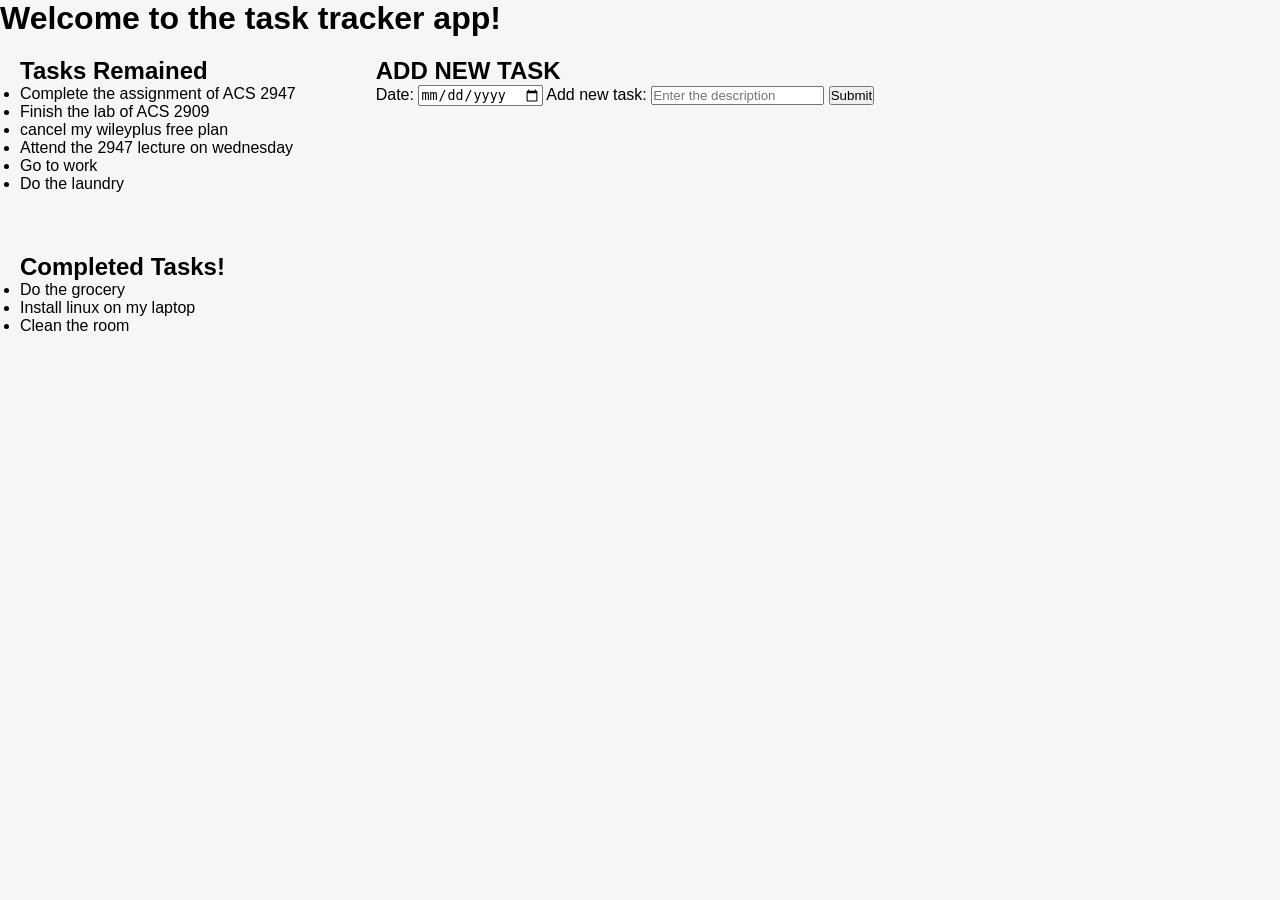
==== index.html @ d9b938ce "added a little bit of css" ====
<!DOCTYPE html>
<html lang="en">
<head>
    <meta charset="UTF-8">
    <meta name="viewport" content="width=device-width, initial-scale=1.0">
    <title>Task Tracker</title>
    <link rel="stylesheet" href="style.css">
    <script src="script.js"></script>
</head>
<body>
    <header>
        <h1>Welcome to the task tracker app!</h1>
    </header>
    <main>
        <div class="task-colums">
        <section class="remained-tasks">
        <h2>Tasks Remained</h2>
        <ul id="remaining-list">
                <li>Complete the assignment of ACS 2947</li>
                <li>Finish the lab of ACS 2909</li>
                <li>cancel my wileyplus free plan</li>
                <li>Attend the 2947 lecture on wednesday</li>
                <li>Go to work</li>
                <li>Do the laundry</li>
        </ul>
    </section>
    <section class="completed-tasks">
        <h2>Completed Tasks!</h2>
        <ul id="completed-list">
                <li>Do the grocery</li>
                <li>Install linux on my laptop</li>
                <li>Clean the room</li>   
        </ul>
        </div>
    </section>
     <aside class="new-tasks">
        <h2>ADD NEW TASK</h2>
        <form>
            <label for="date">Date: </label>
            <input id="date" type="date" name="date" placeholder="DATE">

            <label for="add_new_task">Add new task: </label>
            <input name="add_new_task" id="add_new_task" placeholder="Enter the description">

            <input type="submit" value="Submit">
        </form>
    </aside>
    </main>
   
</body>
</html>
---- style.css ----
*{
    margin: 0;
    padding: 0;
    box-sizing: border-box;
}

body{ 
    font-family: Arial, Helvetica, sans-serif;
    background-color: #f4f6f8;
    padding: 40x;
}

main{
    display: flex;
    gap: 40px;
    align-items: flex-start;
}

.task-columns{
    flex: 2;
}

.new-tasks {
    flex: 1;
}

section, 
.new-tasks{
    backgroung: white;
    padding: 20px;
    border-radius: 8px ;
}

section + section {
    margin-top: 20px;
}
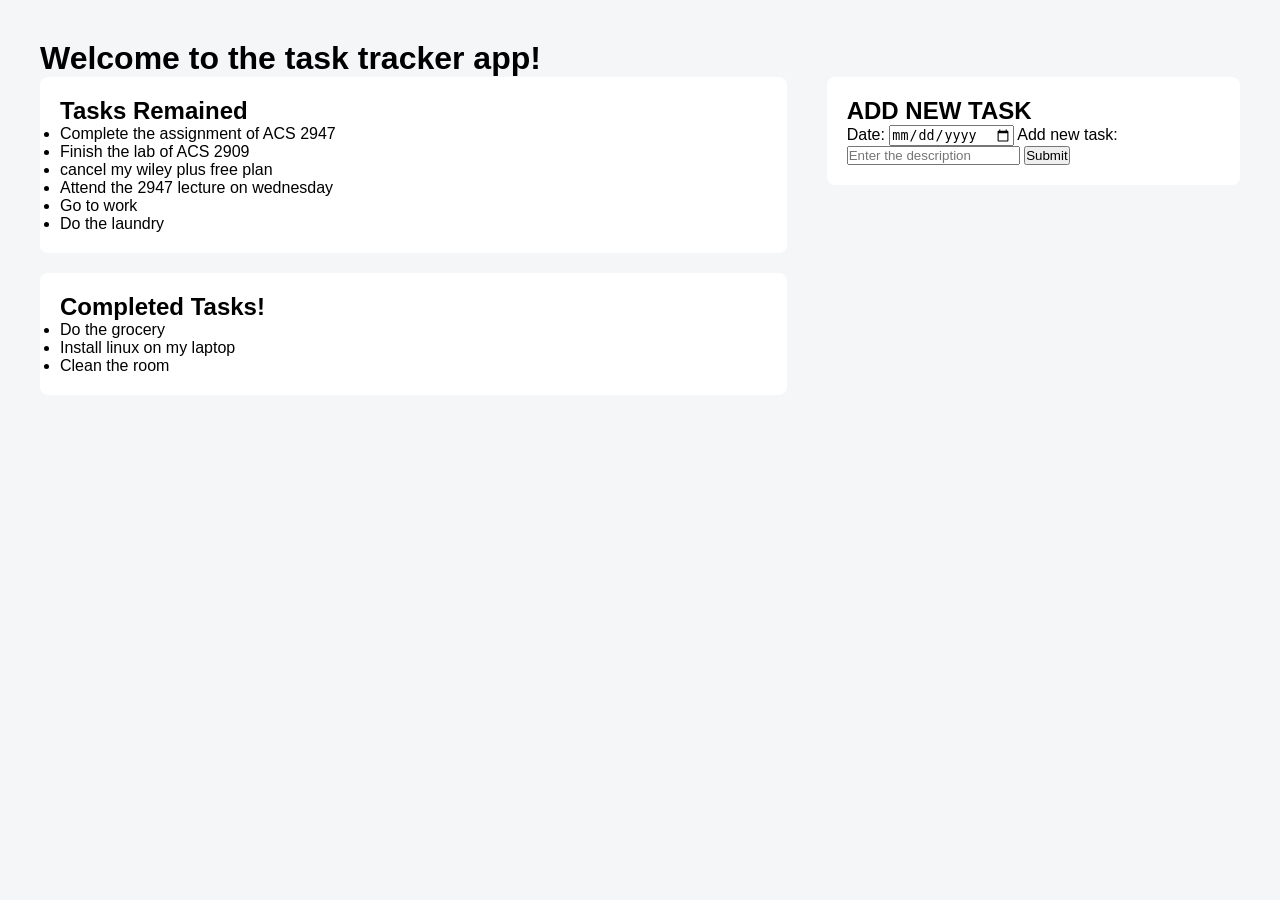
==== commit 6b32f751: "Just fixed all my typos in the code and updated and put comments in the code" ====
--- a/index.html
+++ b/index.html
@@ -5,20 +5,21 @@
     <meta name="viewport" content="width=device-width, initial-scale=1.0">
     <title>Task Tracker</title>
     <link rel="stylesheet" href="style.css">
-    <script src="script.js"></script>
+
 </head>
+   <script src="script.js"></script>
 <body>
     <header>
         <h1>Welcome to the task tracker app!</h1>
     </header>
     <main>
-        <div class="task-colums">
+        <div class="task-columns">
         <section class="remained-tasks">
         <h2>Tasks Remained</h2>
         <ul id="remaining-list">
                 <li>Complete the assignment of ACS 2947</li>
                 <li>Finish the lab of ACS 2909</li>
-                <li>cancel my wileyplus free plan</li>
+                <li>cancel my wiley plus free plan</li>
                 <li>Attend the 2947 lecture on wednesday</li>
                 <li>Go to work</li>
                 <li>Do the laundry</li>
--- a/style.css
+++ b/style.css
@@ -1,36 +1,43 @@
+/* Removes default browser spacing */
 *{
     margin: 0;
     padding: 0;
     box-sizing: border-box;
 }
 
+/* Style the page background and font */
 body{ 
     font-family: Arial, Helvetica, sans-serif;
     background-color: #f4f6f8;
-    padding: 40x;
+    padding: 40px;
 }
 
+/* Make the main section flexible layout*/
 main{
     display: flex;
     gap: 40px;
     align-items: flex-start;
 }
 
+/* Left side task section takes more space */
 .task-columns{
     flex: 2;
 }
 
+/* Right side add-task section smaller */
 .new-tasks {
     flex: 1;
 }
 
+/* White card style */
 section, 
 .new-tasks{
-    backgroung: white;
+    background: white;
     padding: 20px;
     border-radius: 8px ;
 }
 
+/* Add spacing between sections */
 section + section {
     margin-top: 20px;
 }
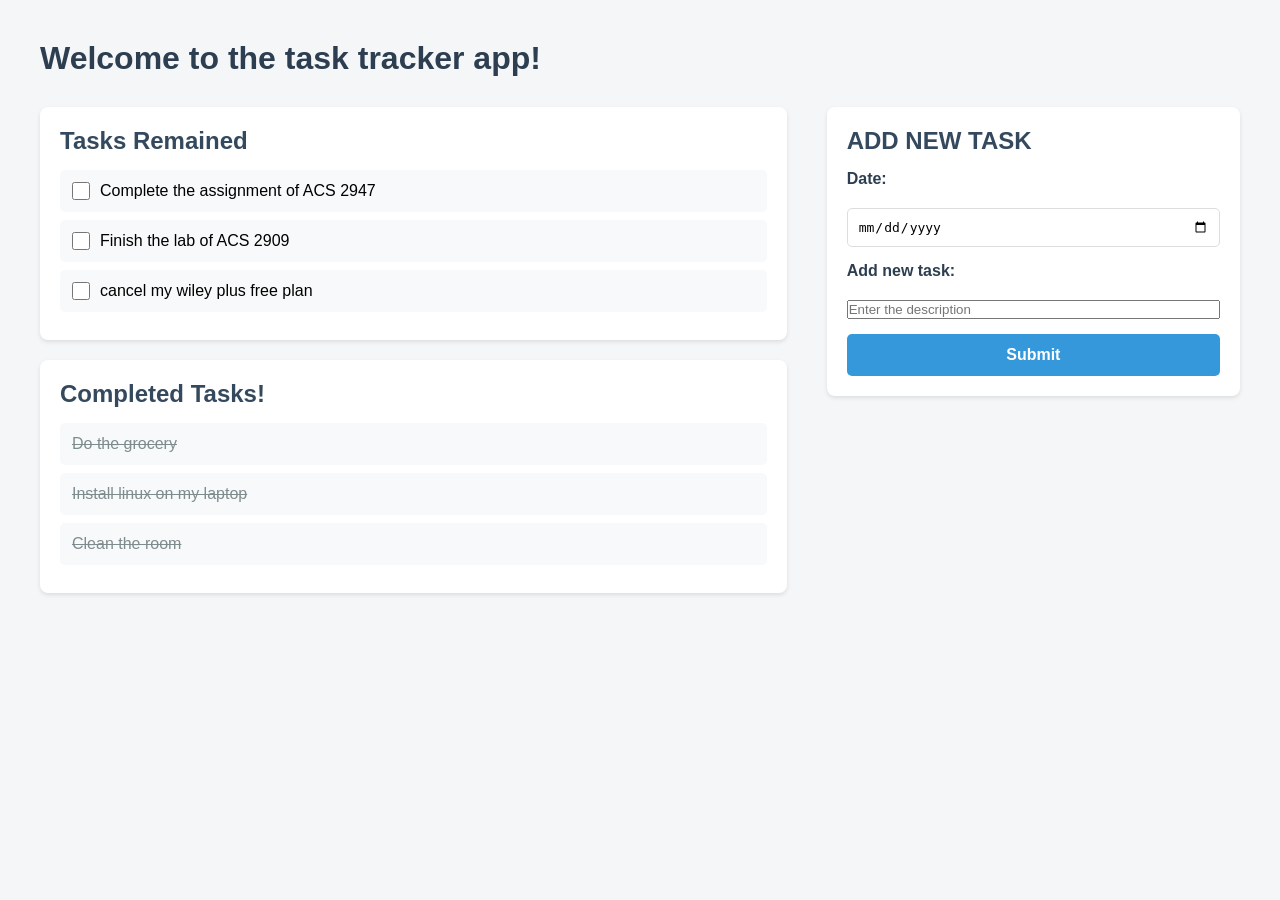
==== commit d657c77d: "Updated HTML, CSS and JS" ====
--- a/index.html
+++ b/index.html
@@ -5,48 +5,64 @@
     <meta name="viewport" content="width=device-width, initial-scale=1.0">
     <title>Task Tracker</title>
     <link rel="stylesheet" href="style.css">
-
+    <script src="script.js"></script>
+<!DOCTYPE html>
+<html lang="en">
+<head>
+    <meta charset="UTF-8">
+    <meta name="viewport" content="width=device-width, initial-scale=1.0">
+    <title>Task Tracker</title>
+    <link rel="stylesheet" href="style.css">
 </head>
-   <script src="script.js"></script>
 <body>
     <header>
         <h1>Welcome to the task tracker app!</h1>
     </header>
+    
     <main>
         <div class="task-columns">
-        <section class="remained-tasks">
-        <h2>Tasks Remained</h2>
-        <ul id="remaining-list">
-                <li>Complete the assignment of ACS 2947</li>
-                <li>Finish the lab of ACS 2909</li>
-                <li>cancel my wiley plus free plan</li>
-                <li>Attend the 2947 lecture on wednesday</li>
-                <li>Go to work</li>
-                <li>Do the laundry</li>
-        </ul>
-    </section>
-    <section class="completed-tasks">
-        <h2>Completed Tasks!</h2>
-        <ul id="completed-list">
-                <li>Do the grocery</li>
-                <li>Install linux on my laptop</li>
-                <li>Clean the room</li>   
-        </ul>
+            <section class="remained-tasks">
+                <h2>Tasks Remained</h2>
+                <ul id="remaining-list"> 
+                    <li>
+                        <input type="checkbox" class="task-checkbox">
+                        <span>Complete the assignment of ACS 2947</span>
+                    </li>
+                    <li>
+                        <input type="checkbox" class="task-checkbox">
+                        <span>Finish the lab of ACS 2909</span>
+                    </li>
+                    <li>
+                        <input type="checkbox" class="task-checkbox">
+                        <span>cancel my wiley plus free plan</span>
+                    </li>
+                </ul>
+            </section>
+            
+            <section class="completed-tasks">
+                <h2>Completed Tasks!</h2>
+                <ul id="completed-list">
+                    <li>Do the grocery</li>
+                    <li>Install linux on my laptop</li>
+                    <li>Clean the room</li>   
+                </ul>
+            </section>
         </div>
-    </section>
-     <aside class="new-tasks">
-        <h2>ADD NEW TASK</h2>
-        <form>
-            <label for="date">Date: </label>
-            <input id="date" type="date" name="date" placeholder="DATE">
+        
+        <aside class="new-tasks">
+            <h2>ADD NEW TASK</h2>
+            <form id="task-form">
+                <label for="date">Date: </label>
+                <input id="date" type="date" name="date">
 
-            <label for="add_new_task">Add new task: </label>
-            <input name="add_new_task" id="add_new_task" placeholder="Enter the description">
+                <label for="add_new_task">Add new task: </label>
+                <input name="add_new_task" id="add_new_task" placeholder="Enter the description">
 
-            <input type="submit" value="Submit">
-        </form>
-    </aside>
+                <input type="submit" value="Submit">
+            </form>
+        </aside>
     </main>
    
+    <script src="script.js"></script>
 </body>
 </html>
--- a/style.css
+++ b/style.css
@@ -1,26 +1,37 @@
+
 /* Removes default browser spacing */
-*{
+* {
     margin: 0;
     padding: 0;
     box-sizing: border-box;
 }
 
 /* Style the page background and font */
-body{ 
+body { 
     font-family: Arial, Helvetica, sans-serif;
     background-color: #f4f6f8;
     padding: 40px;
 }
 
-/* Make the main section flexible layout*/
-main{
+/* Header styling */
+header {
+    margin-bottom: 30px;
+}
+
+header h1 {
+    color: #2c3e50;
+    font-size: 2em;
+}
+
+/* Make the main section flexible layout */
+main {
     display: flex;
     gap: 40px;
     align-items: flex-start;
 }
 
 /* Left side task section takes more space */
-.task-columns{
+.task-columns {
     flex: 2;
 }
 
@@ -31,13 +42,105 @@
 
 /* White card style */
 section, 
-.new-tasks{
+.new-tasks {
     background: white;
     padding: 20px;
-    border-radius: 8px ;
+    border-radius: 8px;
+    box-shadow: 0 2px 4px rgba(0,0,0,0.1);
 }
 
 /* Add spacing between sections */
 section + section {
     margin-top: 20px;
 }
+
+/* Section headings */
+h2 {
+    margin-bottom: 15px;
+    color: #34495e;
+}
+
+/* Task list styling */
+ul {
+    list-style: none;
+}
+
+li {
+    padding: 12px;
+    margin-bottom: 8px;
+    background: #f8f9fa;
+    border-radius: 5px;
+    display: flex;
+    align-items: center;
+    gap: 10px;
+}
+
+/* Checkbox styling */
+.task-checkbox {
+    width: 18px;
+    height: 18px;
+    cursor: pointer;
+}
+
+li span {
+    flex: 1;
+}
+
+/* Completed tasks styling */
+.completed-tasks li {
+    color: #7f8c8d;
+    text-decoration: line-through;
+}
+
+/* Form styling */
+form {
+    display: flex;
+    flex-direction: column;
+    gap: 15px;
+}
+
+label {
+    font-weight: 600;
+    color: #2c3e50;
+    margin-bottom: 5px;
+}
+
+input[type="date"],
+input[type="text"] {
+    padding: 10px;
+    border: 1px solid #ddd;
+    border-radius: 5px;
+    font-size: 1em;
+}
+
+input[type="date"]:focus,
+input[type="text"]:focus {
+    outline: none;
+    border-color: #3498db;
+}
+
+input[type="submit"] {
+    padding: 12px;
+    background: #3498db;
+    color: white;
+    border: none;
+    border-radius: 5px;
+    font-size: 1em;
+    cursor: pointer;
+    font-weight: 600;
+}
+
+input[type="submit"]:hover {
+    background: #2980b9;
+}
+
+/* Responsive design */
+@media (max-width: 768px) {
+    main {
+        flex-direction: column;
+    }
+    
+    body {
+        padding: 20px;
+    }
+}
--- a/style.css
+++ b/style.css
@@ -1,26 +1,37 @@
+
 /* Removes default browser spacing */
-*{
+* {
     margin: 0;
     padding: 0;
     box-sizing: border-box;
 }
 
 /* Style the page background and font */
-body{ 
+body { 
     font-family: Arial, Helvetica, sans-serif;
     background-color: #f4f6f8;
     padding: 40px;
 }
 
-/* Make the main section flexible layout*/
-main{
+/* Header styling */
+header {
+    margin-bottom: 30px;
+}
+
+header h1 {
+    color: #2c3e50;
+    font-size: 2em;
+}
+
+/* Make the main section flexible layout */
+main {
     display: flex;
     gap: 40px;
     align-items: flex-start;
 }
 
 /* Left side task section takes more space */
-.task-columns{
+.task-columns {
     flex: 2;
 }
 
@@ -31,13 +42,105 @@
 
 /* White card style */
 section, 
-.new-tasks{
+.new-tasks {
     background: white;
     padding: 20px;
-    border-radius: 8px ;
+    border-radius: 8px;
+    box-shadow: 0 2px 4px rgba(0,0,0,0.1);
 }
 
 /* Add spacing between sections */
 section + section {
     margin-top: 20px;
 }
+
+/* Section headings */
+h2 {
+    margin-bottom: 15px;
+    color: #34495e;
+}
+
+/* Task list styling */
+ul {
+    list-style: none;
+}
+
+li {
+    padding: 12px;
+    margin-bottom: 8px;
+    background: #f8f9fa;
+    border-radius: 5px;
+    display: flex;
+    align-items: center;
+    gap: 10px;
+}
+
+/* Checkbox styling */
+.task-checkbox {
+    width: 18px;
+    height: 18px;
+    cursor: pointer;
+}
+
+li span {
+    flex: 1;
+}
+
+/* Completed tasks styling */
+.completed-tasks li {
+    color: #7f8c8d;
+    text-decoration: line-through;
+}
+
+/* Form styling */
+form {
+    display: flex;
+    flex-direction: column;
+    gap: 15px;
+}
+
+label {
+    font-weight: 600;
+    color: #2c3e50;
+    margin-bottom: 5px;
+}
+
+input[type="date"],
+input[type="text"] {
+    padding: 10px;
+    border: 1px solid #ddd;
+    border-radius: 5px;
+    font-size: 1em;
+}
+
+input[type="date"]:focus,
+input[type="text"]:focus {
+    outline: none;
+    border-color: #3498db;
+}
+
+input[type="submit"] {
+    padding: 12px;
+    background: #3498db;
+    color: white;
+    border: none;
+    border-radius: 5px;
+    font-size: 1em;
+    cursor: pointer;
+    font-weight: 600;
+}
+
+input[type="submit"]:hover {
+    background: #2980b9;
+}
+
+/* Responsive design */
+@media (max-width: 768px) {
+    main {
+        flex-direction: column;
+    }
+    
+    body {
+        padding: 20px;
+    }
+}
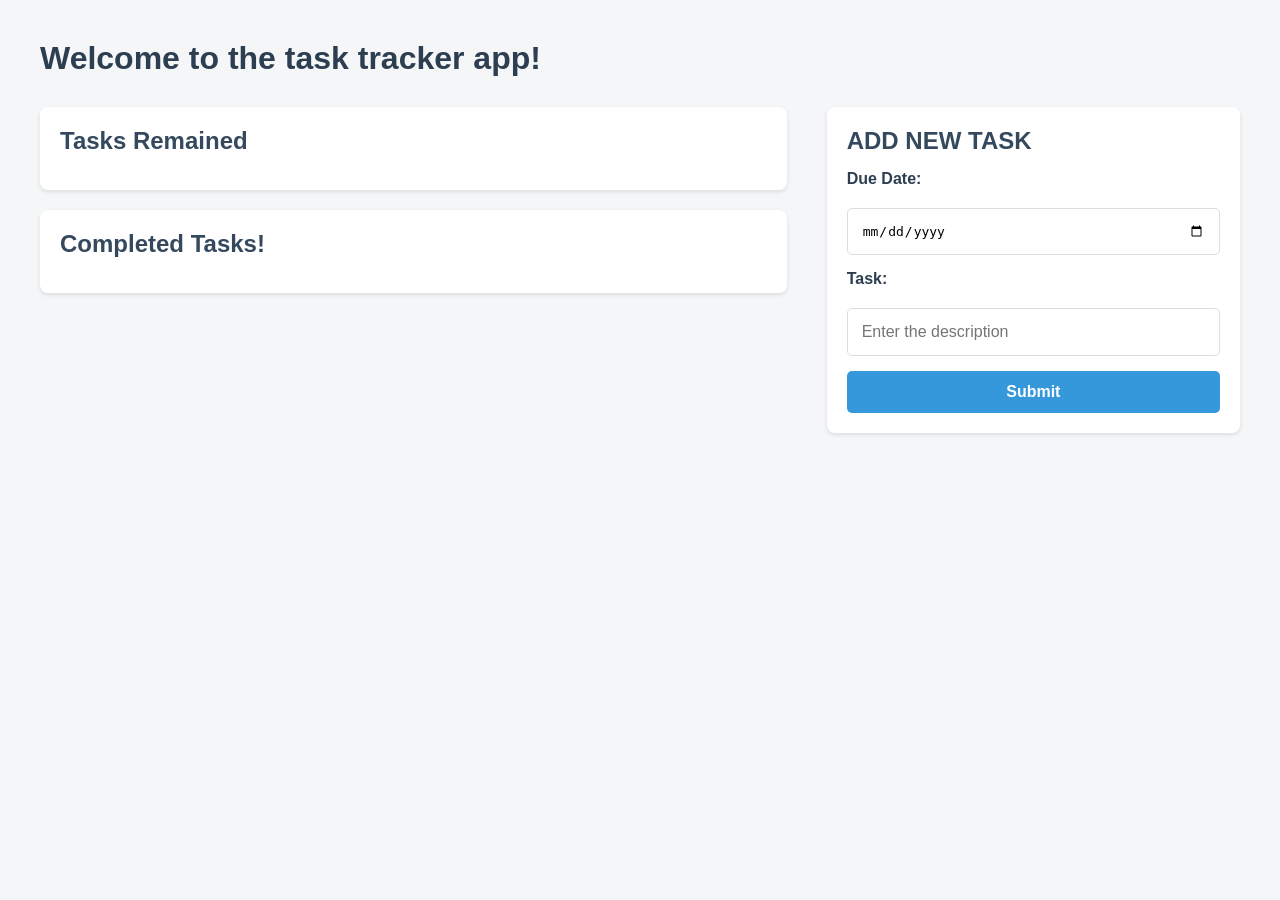
==== commit 8a791c82: "Refactored the code again, now we can add task and finish it too." ====
--- a/index.html
+++ b/index.html
@@ -1,11 +1,3 @@
-<!DOCTYPE html>
-<html lang="en">
-<head>
-    <meta charset="UTF-8">
-    <meta name="viewport" content="width=device-width, initial-scale=1.0">
-    <title>Task Tracker</title>
-    <link rel="stylesheet" href="style.css">
-    <script src="script.js"></script>
 <!DOCTYPE html>
 <html lang="en">
 <head>
@@ -15,54 +7,40 @@
     <link rel="stylesheet" href="style.css">
 </head>
 <body>
-    <header>
-        <h1>Welcome to the task tracker app!</h1>
-    </header>
-    
-    <main>
-        <div class="task-columns">
-            <section class="remained-tasks">
-                <h2>Tasks Remained</h2>
-                <ul id="remaining-list"> 
-                    <li>
-                        <input type="checkbox" class="task-checkbox">
-                        <span>Complete the assignment of ACS 2947</span>
-                    </li>
-                    <li>
-                        <input type="checkbox" class="task-checkbox">
-                        <span>Finish the lab of ACS 2909</span>
-                    </li>
-                    <li>
-                        <input type="checkbox" class="task-checkbox">
-                        <span>cancel my wiley plus free plan</span>
-                    </li>
-                </ul>
-            </section>
-            
-            <section class="completed-tasks">
-                <h2>Completed Tasks!</h2>
-                <ul id="completed-list">
-                    <li>Do the grocery</li>
-                    <li>Install linux on my laptop</li>
-                    <li>Clean the room</li>   
-                </ul>
-            </section>
-        </div>
-        
-        <aside class="new-tasks">
-            <h2>ADD NEW TASK</h2>
-            <form id="task-form">
-                <label for="date">Date: </label>
-                <input id="date" type="date" name="date">
 
-                <label for="add_new_task">Add new task: </label>
-                <input name="add_new_task" id="add_new_task" placeholder="Enter the description">
+<header>
+    <h1>Welcome to the task tracker app!</h1>
+</header>
 
-                <input type="submit" value="Submit">
-            </form>
-        </aside>
-    </main>
-   
-    <script src="script.js"></script>
+<main>
+    <div class="task-columns">
+
+        <section class="remained-tasks">
+            <h2>Tasks Remained</h2>
+            <ul id="remaining-list"></ul>
+        </section>
+
+        <section class="completed-tasks">
+            <h2>Completed Tasks!</h2>
+            <ul id="completed-list"></ul>
+        </section>
+
+    </div>
+
+    <aside class="new-tasks">
+        <h2>ADD NEW TASK</h2>
+        <form id="task-form">
+            <label for="date">Due Date:</label>
+            <input id="date" type="date">
+
+            <label for="add_new_task">Task:</label>
+            <input type="text" id="add_new_task" placeholder="Enter the description">
+
+            <input type="submit" value="Submit">
+        </form>
+    </aside>
+</main>
+
+<script src="script.js"></script>
 </body>
 </html>
--- a/style.css
+++ b/style.css
@@ -107,7 +107,7 @@
 
 input[type="date"],
 input[type="text"] {
-    padding: 10px;
+    padding: 14px;
     border: 1px solid #ddd;
     border-radius: 5px;
     font-size: 1em;
@@ -134,13 +134,3 @@
     background: #2980b9;
 }
 
-/* Responsive design */
-@media (max-width: 768px) {
-    main {
-        flex-direction: column;
-    }
-    
-    body {
-        padding: 20px;
-    }
-}
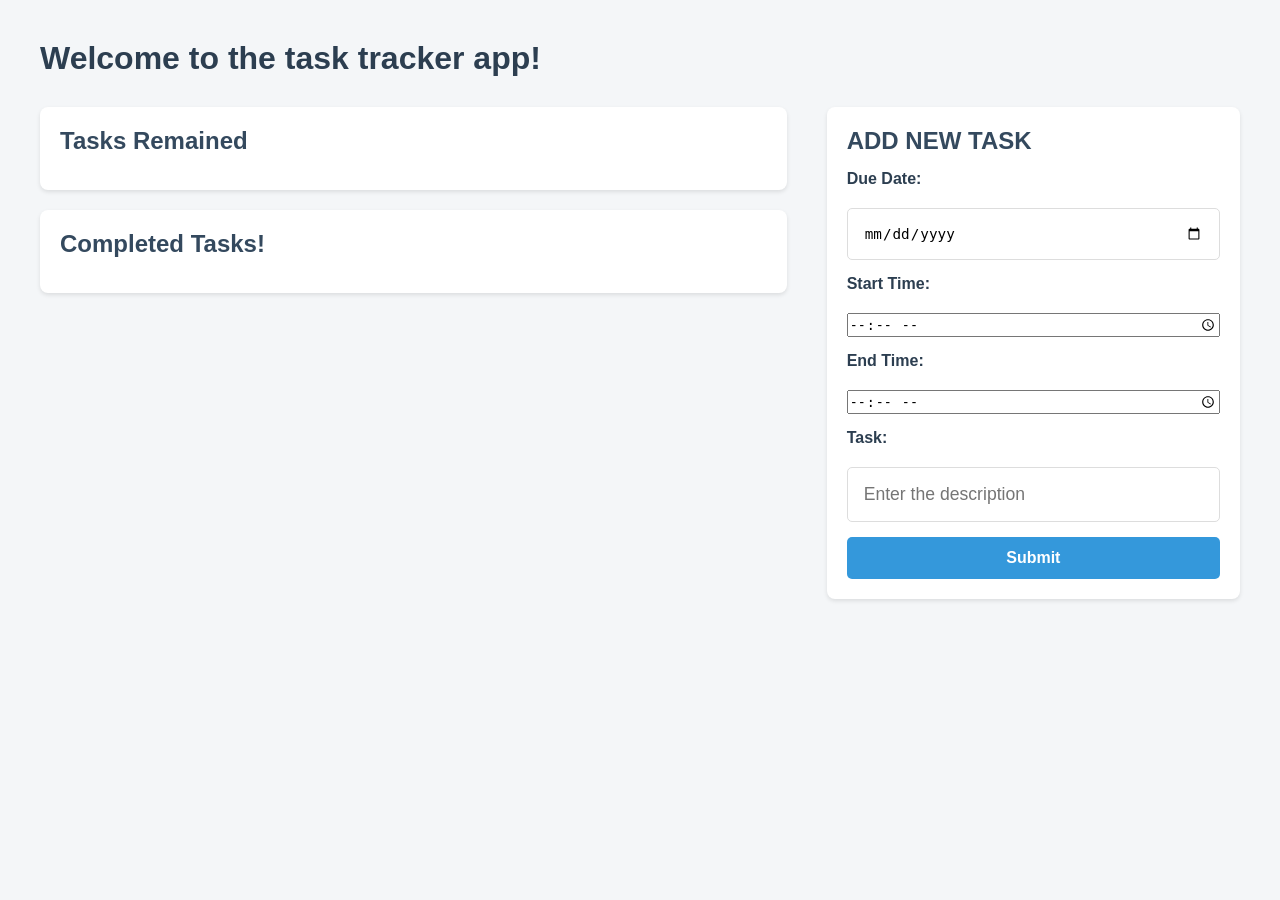
==== commit b0c36944: "Added start and end time too" ====
--- a/index.html
+++ b/index.html
@@ -33,6 +33,12 @@
             <label for="date">Due Date:</label>
             <input id="date" type="date">
 
+            <label for="start-time">Start Time: </label>
+            <input id="start-time" type="time">
+
+            <label for="end-time">End Time: </label>
+            <input id="end-time" type="time">
+
             <label for="add_new_task">Task:</label>
             <input type="text" id="add_new_task" placeholder="Enter the description">
 
--- a/style.css
+++ b/style.css
@@ -107,10 +107,10 @@
 
 input[type="date"],
 input[type="text"] {
-    padding: 14px;
-    border: 1px solid #ddd;
+    padding: 16px;
+    font-size: 1.1em;
+    border: 1.1px solid #ddd;
     border-radius: 5px;
-    font-size: 1em;
 }
 
 input[type="date"]:focus,
@@ -134,3 +134,4 @@
     background: #2980b9;
 }
 
+
